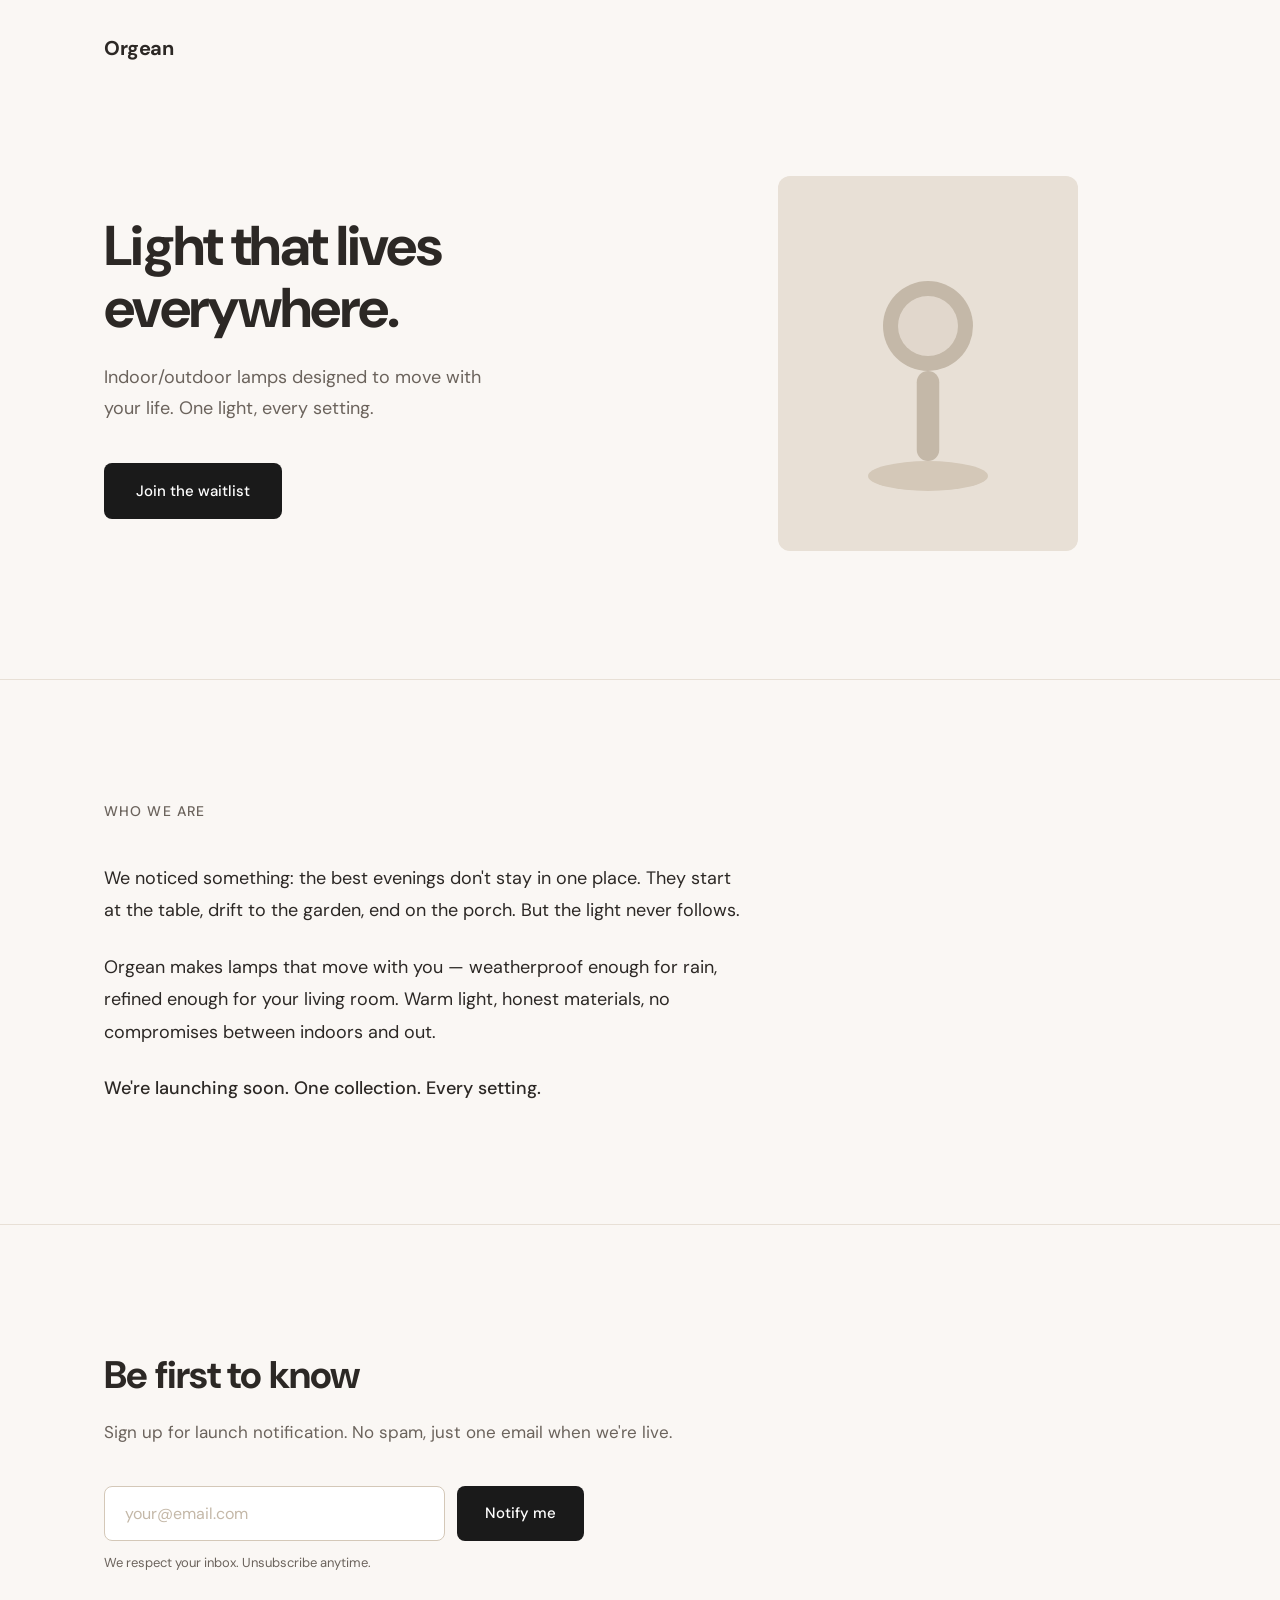
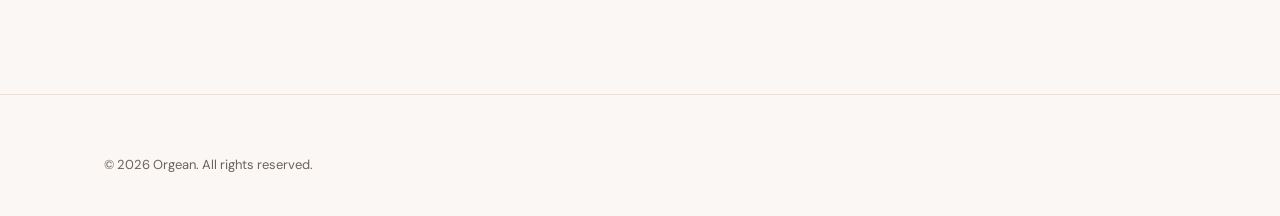
==== index.html @ eaf31905 "Initial Orgean landing page with waitlist capture - Hero section with tagline and placeholder imager" ====
<!DOCTYPE html>
<html lang="en">
<head>
    <meta charset="UTF-8">
    <meta name="viewport" content="width=device-width, initial-scale=1.0">
    <title>Orgean — Light that lives everywhere.</title>
    <meta name="description" content="Orgean crafts indoor/outdoor lamps designed to move with your life. Sign up for launch notification.">
    <link rel="preconnect" href="https://fonts.googleapis.com">
    <link rel="preconnect" href="https://fonts.gstatic.com" crossorigin>
    <link href="https://fonts.googleapis.com/css2?family=DM+Sans:ital,opsz,wght@0,9..40,300;0,9..40,400;0,9..40,500;0,9..40,700;1,9..40,300;1,9..40,400&display=swap" rel="stylesheet">
    <link rel="stylesheet" href="styles.css">
</head>
<body>
    <header class="header">
        <div class="container">
            <a href="/" class="logo">Orgean</a>
        </div>
    </header>

    <main>
        <section class="hero">
            <div class="container hero-inner">
                <div class="hero-content">
                    <h1 class="hero-tagline">Light that lives everywhere.</h1>
                    <p class="hero-sub">Indoor/outdoor lamps designed to move with your life. One light, every setting.</p>
                    <a href="#waitlist" class="hero-cta">Join the waitlist</a>
                </div>
                <div class="hero-image">
                    <div class="hero-placeholder">
                        <svg viewBox="0 0 400 500" fill="none" xmlns="http://www.w3.org/2000/svg">
                            <rect width="400" height="500" rx="12" fill="#E8E0D6"/>
                            <circle cx="200" cy="200" r="60" fill="#C4B8A8"/>
                            <rect x="185" y="260" width="30" height="120" rx="15" fill="#C4B8A8"/>
                            <ellipse cx="200" cy="400" rx="80" ry="20" fill="#D4C8B8"/>
                            <circle cx="200" cy="200" r="40" fill="#F5EDE4" opacity="0.6"/>
                        </svg>
                    </div>
                </div>
            </div>
        </section>

        <section class="story">
            <div class="container">
                <h2 class="story-heading">Who we are</h2>
                <div class="story-content">
                    <p>We noticed something: the best evenings don't stay in one place. They start at the table, drift to the garden, end on the porch. But the light never follows.</p>
                    <p>Orgean makes lamps that move with you — weatherproof enough for rain, refined enough for your living room. Warm light, honest materials, no compromises between indoors and out.</p>
                    <p>We're launching soon. One collection. Every setting.</p>
                </div>
            </div>
        </section>

        <section class="waitlist" id="waitlist">
            <div class="container">
                <h2 class="waitlist-heading">Be first to know</h2>
                <p class="waitlist-sub">Sign up for launch notification. No spam, just one email when we're live.</p>
                <form class="waitlist-form" id="waitlist-form" action="https://buttondown.com/api/emails/embed-subscribe/orgean" method="post" target="_blank">
                    <div class="form-group">
                        <input type="email" name="email" id="email-input" placeholder="your@email.com" required aria-label="Email address">
                        <button type="submit" id="submit-btn">Notify me</button>
                    </div>
                    <p class="form-note">We respect your inbox. Unsubscribe anytime.</p>
                    <p class="form-success" id="form-success" hidden>Thanks! We'll be in touch.</p>
                </form>
            </div>
        </section>
    </main>

    <footer class="footer">
        <div class="container">
            <p>&copy; 2026 Orgean. All rights reserved.</p>
        </div>
    </footer>

    <script src="main.js"></script>
</body>
</html>
---- styles.css ----
/* Reset & Base */
*, *::before, *::after {
    margin: 0;
    padding: 0;
    box-sizing: border-box;
}

:root {
    --color-bg: #FAF7F4;
    --color-text: #2C2825;
    --color-text-muted: #6B635C;
    --color-accent: #1A1A1A;
    --color-warm-1: #E8E0D6;
    --color-warm-2: #D4C8B8;
    --color-warm-3: #C4B8A8;
    --color-surface: #FFFFFF;
    --font-main: 'DM Sans', system-ui, -apple-system, sans-serif;
    --container-max: 1120px;
    --spacing-section: 120px;
}

html {
    scroll-behavior: smooth;
}

body {
    font-family: var(--font-main);
    background-color: var(--color-bg);
    color: var(--color-text);
    line-height: 1.6;
    font-size: 16px;
    -webkit-font-smoothing: antialiased;
}

.container {
    max-width: var(--container-max);
    margin: 0 auto;
    padding: 0 24px;
}

/* Header */
.header {
    padding: 32px 0;
}

.logo {
    font-size: 20px;
    font-weight: 700;
    text-decoration: none;
    color: var(--color-text);
    letter-spacing: -0.02em;
}

/* Hero */
.hero {
    padding: 80px 0 var(--spacing-section);
}

.hero-inner {
    display: grid;
    grid-template-columns: 1fr 1fr;
    gap: 80px;
    align-items: center;
}

.hero-tagline {
    font-size: clamp(2.5rem, 5vw, 3.5rem);
    font-weight: 700;
    line-height: 1.1;
    letter-spacing: -0.03em;
    margin-bottom: 24px;
}

.hero-sub {
    font-size: 1.125rem;
    color: var(--color-text-muted);
    max-width: 400px;
    margin-bottom: 40px;
    line-height: 1.7;
}

.hero-cta {
    display: inline-block;
    background: var(--color-accent);
    color: #fff;
    padding: 16px 32px;
    border-radius: 8px;
    text-decoration: none;
    font-size: 0.9375rem;
    font-weight: 500;
    transition: opacity 0.2s ease;
}

.hero-cta:hover {
    opacity: 0.85;
}

.hero-image {
    display: flex;
    justify-content: center;
}

.hero-placeholder svg {
    width: 100%;
    max-width: 360px;
    height: auto;
    border-radius: 12px;
}

/* Story */
.story {
    padding: var(--spacing-section) 0;
    border-top: 1px solid var(--color-warm-1);
}

.story-heading {
    font-size: 0.875rem;
    font-weight: 500;
    text-transform: uppercase;
    letter-spacing: 0.08em;
    color: var(--color-text-muted);
    margin-bottom: 40px;
}

.story-content {
    max-width: 640px;
}

.story-content p {
    font-size: 1.125rem;
    line-height: 1.8;
    color: var(--color-text);
    margin-bottom: 24px;
}

.story-content p:last-child {
    margin-bottom: 0;
    font-weight: 500;
}

/* Waitlist */
.waitlist {
    padding: var(--spacing-section) 0;
    border-top: 1px solid var(--color-warm-1);
}

.waitlist-heading {
    font-size: clamp(1.75rem, 3vw, 2.5rem);
    font-weight: 700;
    letter-spacing: -0.02em;
    margin-bottom: 12px;
}

.waitlist-sub {
    color: var(--color-text-muted);
    font-size: 1.0625rem;
    margin-bottom: 40px;
}

.waitlist-form {
    max-width: 480px;
}

.form-group {
    display: flex;
    gap: 12px;
}

.form-group input[type="email"] {
    flex: 1;
    padding: 16px 20px;
    border: 1px solid var(--color-warm-2);
    border-radius: 8px;
    font-family: var(--font-main);
    font-size: 1rem;
    background: var(--color-surface);
    color: var(--color-text);
    transition: border-color 0.2s ease;
}

.form-group input[type="email"]:focus {
    outline: none;
    border-color: var(--color-accent);
}

.form-group input[type="email"]::placeholder {
    color: var(--color-warm-3);
}

.form-group button {
    padding: 16px 28px;
    background: var(--color-accent);
    color: #fff;
    border: none;
    border-radius: 8px;
    font-family: var(--font-main);
    font-size: 0.9375rem;
    font-weight: 500;
    cursor: pointer;
    transition: opacity 0.2s ease;
    white-space: nowrap;
}

.form-group button:hover {
    opacity: 0.85;
}

.form-group button:disabled {
    opacity: 0.5;
    cursor: not-allowed;
}

.form-note {
    margin-top: 12px;
    font-size: 0.8125rem;
    color: var(--color-text-muted);
}

.form-success {
    margin-top: 16px;
    font-size: 0.9375rem;
    color: var(--color-text);
    font-weight: 500;
}

/* Footer */
.footer {
    padding: 60px 0 40px;
    border-top: 1px solid var(--color-warm-1);
}

.footer p {
    font-size: 0.8125rem;
    color: var(--color-text-muted);
}

/* Responsive */
@media (max-width: 768px) {
    :root {
        --spacing-section: 80px;
    }

    .hero {
        padding: 40px 0 var(--spacing-section);
    }

    .hero-inner {
        grid-template-columns: 1fr;
        gap: 48px;
    }

    .hero-image {
        order: -1;
    }

    .hero-placeholder svg {
        max-width: 280px;
    }

    .form-group {
        flex-direction: column;
    }

    .form-group button {
        width: 100%;
    }
}

@media (max-width: 480px) {
    .container {
        padding: 0 16px;
    }
}
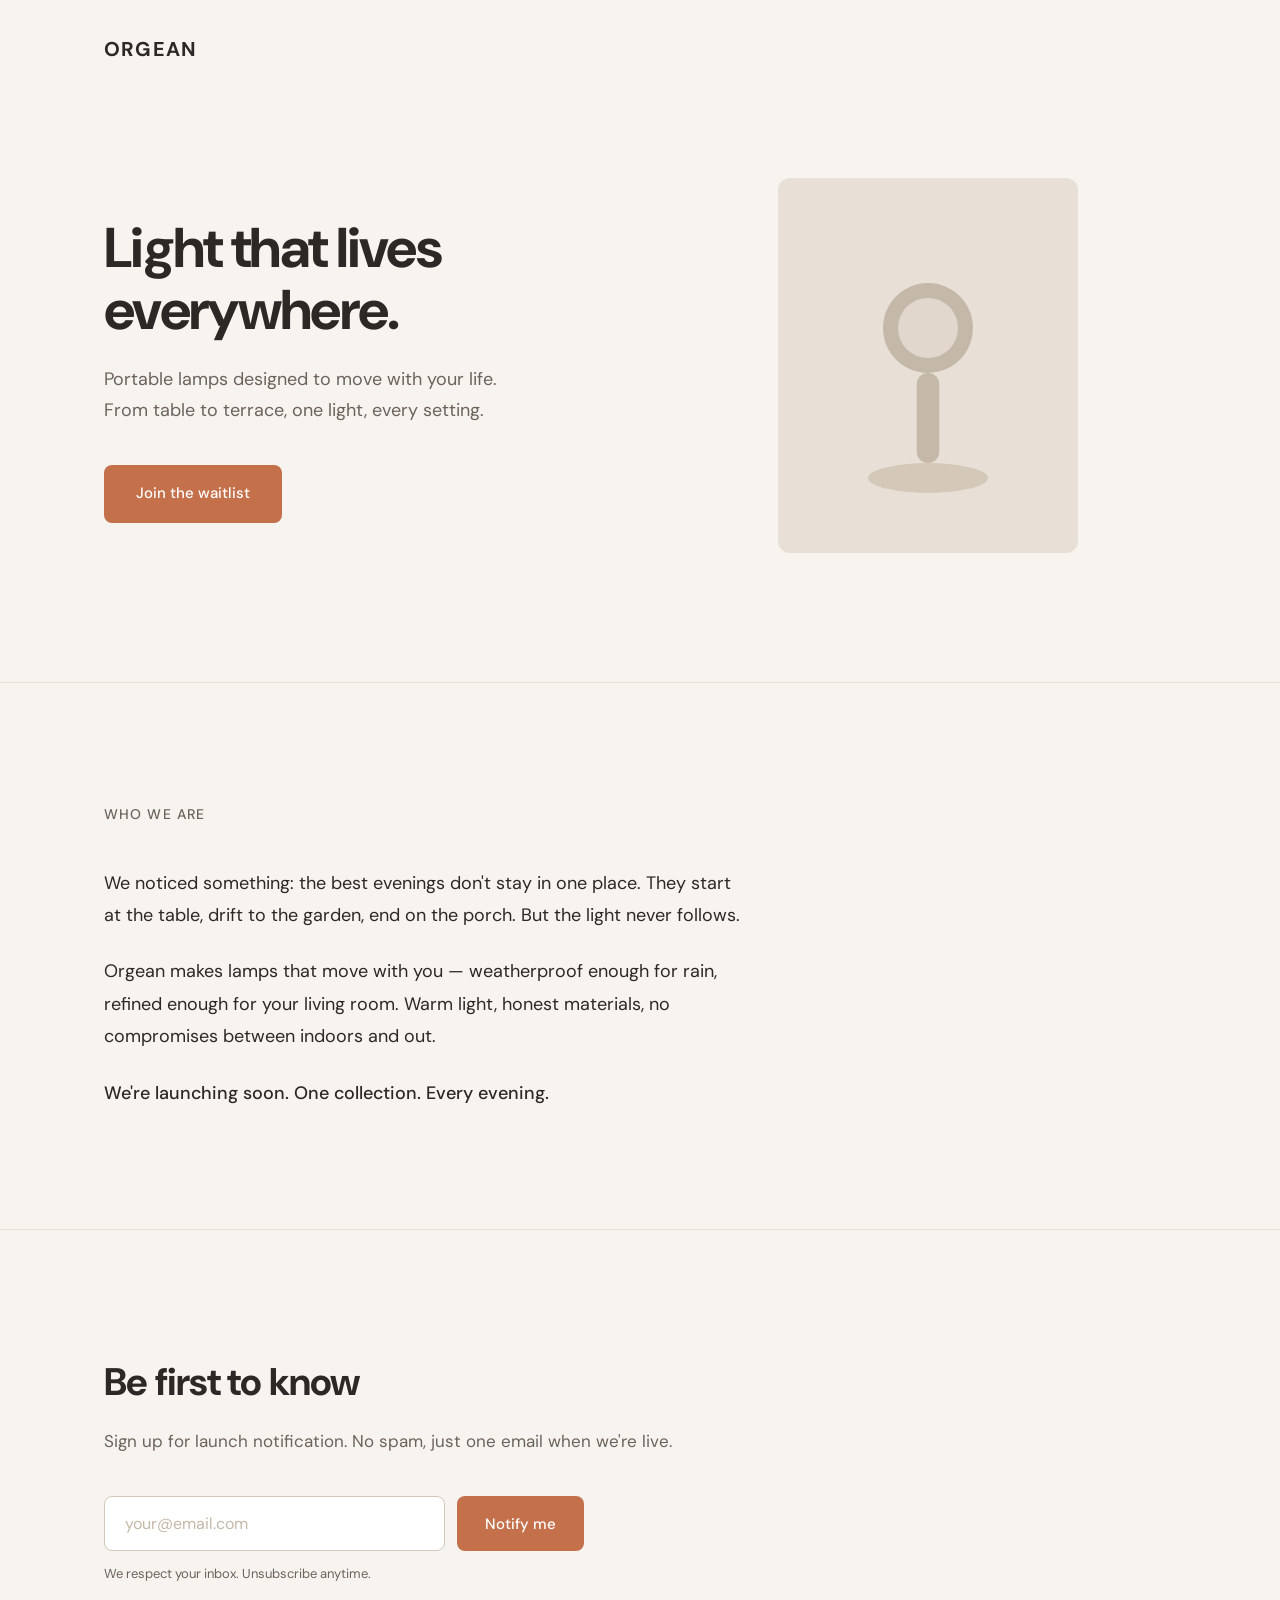
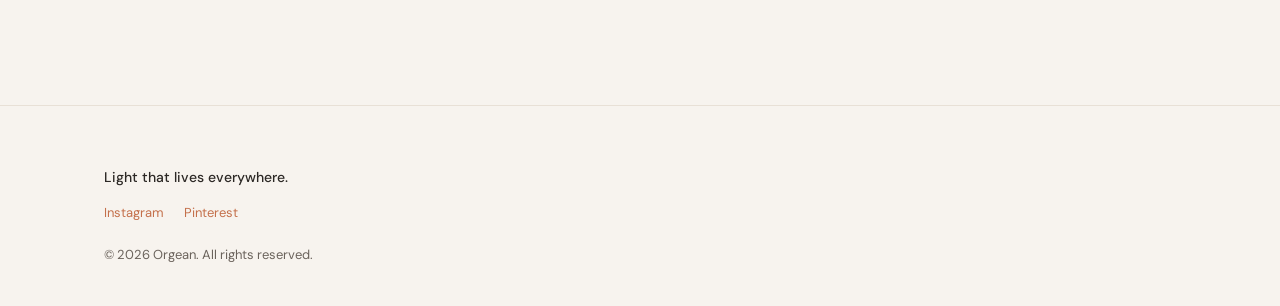
==== commit 4bf3c2e6: "Refine styling and copy - Warm terracotta accent color (#C4704B) - Updated footer with social links " ====
--- a/index.html
+++ b/index.html
@@ -4,7 +4,7 @@
     <meta charset="UTF-8">
     <meta name="viewport" content="width=device-width, initial-scale=1.0">
     <title>Orgean — Light that lives everywhere.</title>
-    <meta name="description" content="Orgean crafts indoor/outdoor lamps designed to move with your life. Sign up for launch notification.">
+    <meta name="description" content="Orgean crafts portable lamps designed to move with your life. From table to terrace. Sign up for launch notification.">
     <link rel="preconnect" href="https://fonts.googleapis.com">
     <link rel="preconnect" href="https://fonts.gstatic.com" crossorigin>
     <link href="https://fonts.googleapis.com/css2?family=DM+Sans:ital,opsz,wght@0,9..40,300;0,9..40,400;0,9..40,500;0,9..40,700;1,9..40,300;1,9..40,400&display=swap" rel="stylesheet">
@@ -22,7 +22,7 @@
             <div class="container hero-inner">
                 <div class="hero-content">
                     <h1 class="hero-tagline">Light that lives everywhere.</h1>
-                    <p class="hero-sub">Indoor/outdoor lamps designed to move with your life. One light, every setting.</p>
+                    <p class="hero-sub">Portable lamps designed to move with your life. From table to terrace, one light, every setting.</p>
                     <a href="#waitlist" class="hero-cta">Join the waitlist</a>
                 </div>
                 <div class="hero-image">
@@ -45,7 +45,7 @@
                 <div class="story-content">
                     <p>We noticed something: the best evenings don't stay in one place. They start at the table, drift to the garden, end on the porch. But the light never follows.</p>
                     <p>Orgean makes lamps that move with you — weatherproof enough for rain, refined enough for your living room. Warm light, honest materials, no compromises between indoors and out.</p>
-                    <p>We're launching soon. One collection. Every setting.</p>
+                    <p>We're launching soon. One collection. Every evening.</p>
                 </div>
             </div>
         </section>
@@ -67,8 +67,13 @@
     </main>
 
     <footer class="footer">
-        <div class="container">
-            <p>&copy; 2026 Orgean. All rights reserved.</p>
+        <div class="container footer-inner">
+            <p class="footer-tagline">Light that lives everywhere.</p>
+            <div class="footer-links">
+                <a href="#" aria-label="Instagram">Instagram</a>
+                <a href="#" aria-label="Pinterest">Pinterest</a>
+            </div>
+            <p class="footer-copy">&copy; 2026 Orgean. All rights reserved.</p>
         </div>
     </footer>
 
--- a/styles.css
+++ b/styles.css
@@ -6,10 +6,11 @@
 }
 
 :root {
-    --color-bg: #FAF7F4;
+    --color-bg: #F7F3EE;
     --color-text: #2C2825;
     --color-text-muted: #6B635C;
-    --color-accent: #1A1A1A;
+    --color-accent: #C4704B;
+    --color-accent-hover: #B0603F;
     --color-warm-1: #E8E0D6;
     --color-warm-2: #D4C8B8;
     --color-warm-3: #C4B8A8;
@@ -27,9 +28,17 @@
     font-family: var(--font-main);
     background-color: var(--color-bg);
     color: var(--color-text);
-    line-height: 1.6;
-    font-size: 16px;
+    line-height: 1.7;
+    font-size: 17px;
     -webkit-font-smoothing: antialiased;
+}
+
+a {
+    color: var(--color-accent);
+}
+
+a:hover {
+    color: var(--color-accent-hover);
 }
 
 .container {
@@ -48,7 +57,8 @@
     font-weight: 700;
     text-decoration: none;
     color: var(--color-text);
-    letter-spacing: -0.02em;
+    letter-spacing: 0.06em;
+    text-transform: uppercase;
 }
 
 /* Hero */
@@ -88,11 +98,12 @@
     text-decoration: none;
     font-size: 0.9375rem;
     font-weight: 500;
-    transition: opacity 0.2s ease;
+    transition: background 0.2s ease;
 }
 
 .hero-cta:hover {
-    opacity: 0.85;
+    background: var(--color-accent-hover);
+    color: #fff;
 }
 
 .hero-image {
@@ -197,12 +208,12 @@
     font-size: 0.9375rem;
     font-weight: 500;
     cursor: pointer;
-    transition: opacity 0.2s ease;
+    transition: background 0.2s ease;
     white-space: nowrap;
 }
 
 .form-group button:hover {
-    opacity: 0.85;
+    background: var(--color-accent-hover);
 }
 
 .form-group button:disabled {
@@ -229,9 +240,32 @@
     border-top: 1px solid var(--color-warm-1);
 }
 
-.footer p {
+.footer-inner {
+    display: flex;
+    flex-direction: column;
+    gap: 12px;
+}
+
+.footer-tagline {
+    font-size: 0.875rem;
+    font-weight: 500;
+    color: var(--color-text);
+}
+
+.footer-links {
+    display: flex;
+    gap: 20px;
+}
+
+.footer-links a {
     font-size: 0.8125rem;
-    color: var(--color-text-muted);
+    text-decoration: none;
+}
+
+.footer-copy {
+    font-size: 0.8125rem;
+    color: var(--color-text-muted);
+    margin-top: 8px;
 }
 
 /* Responsive */
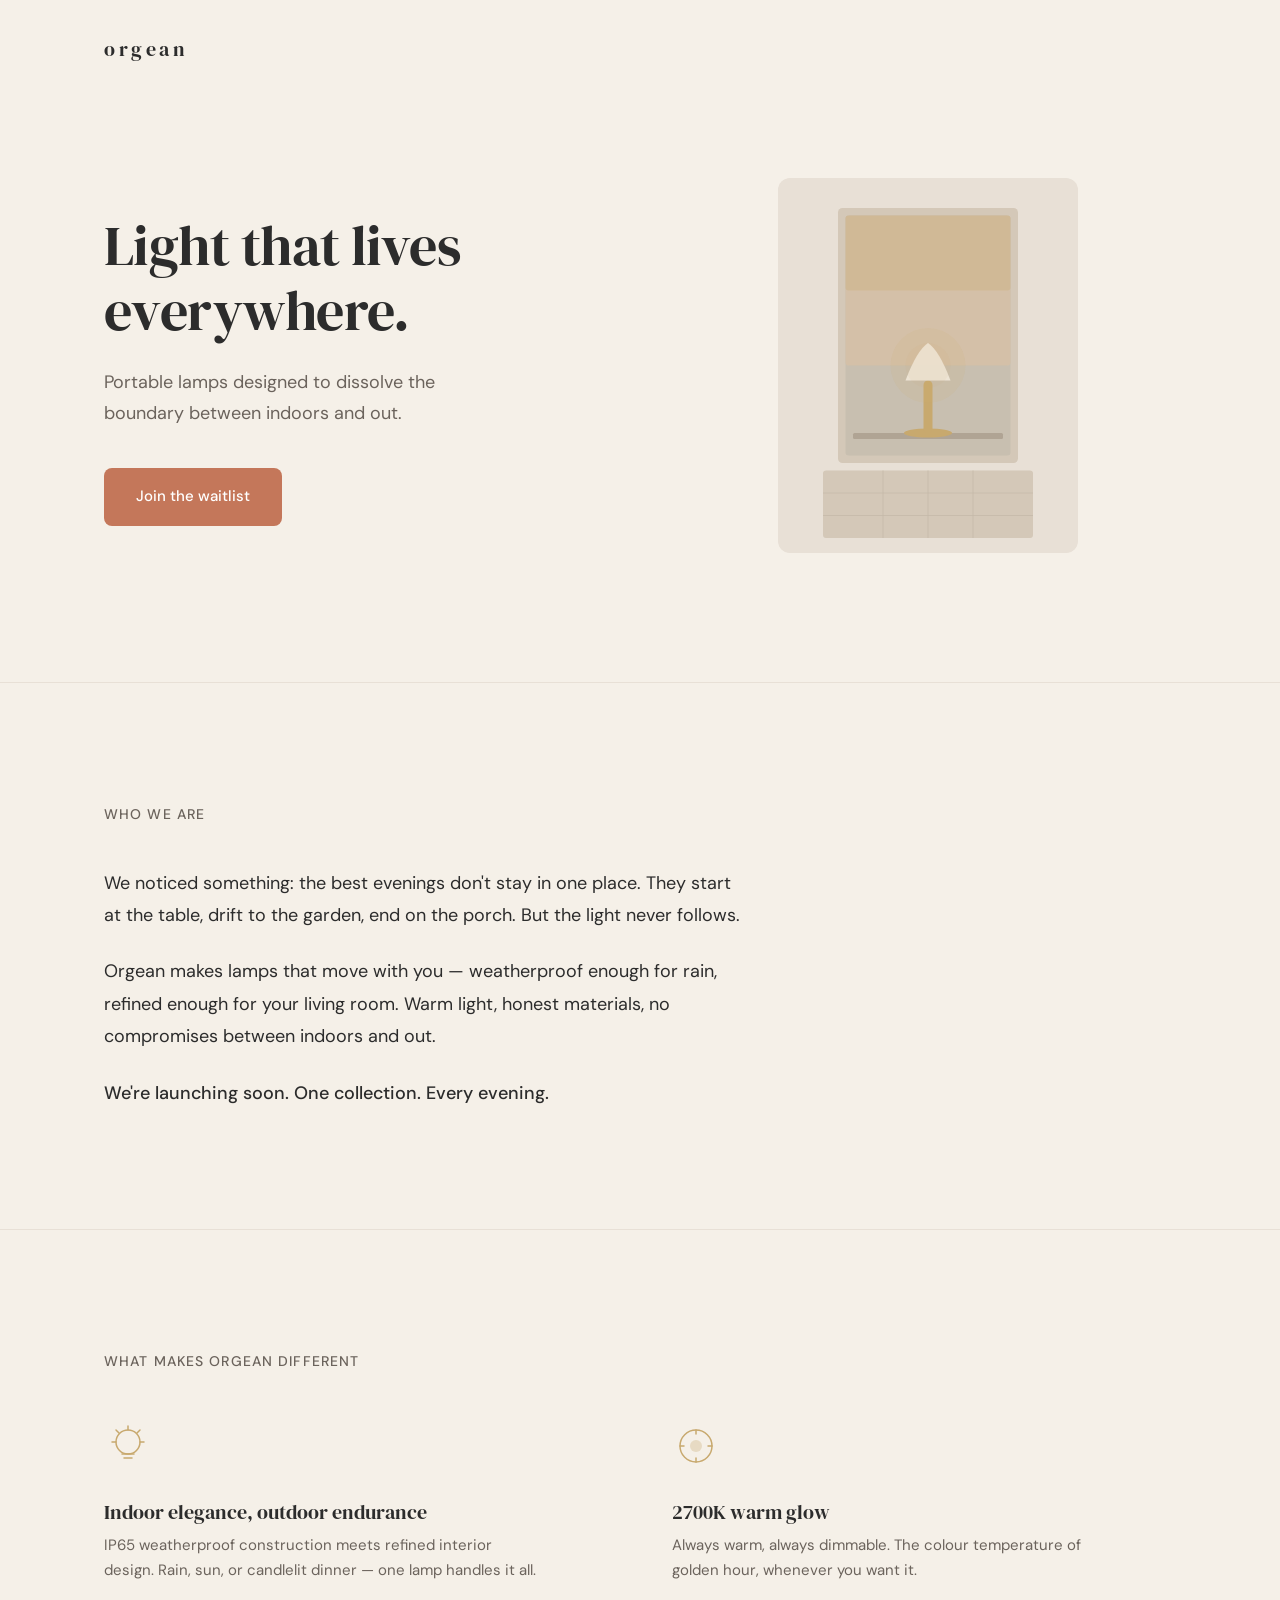
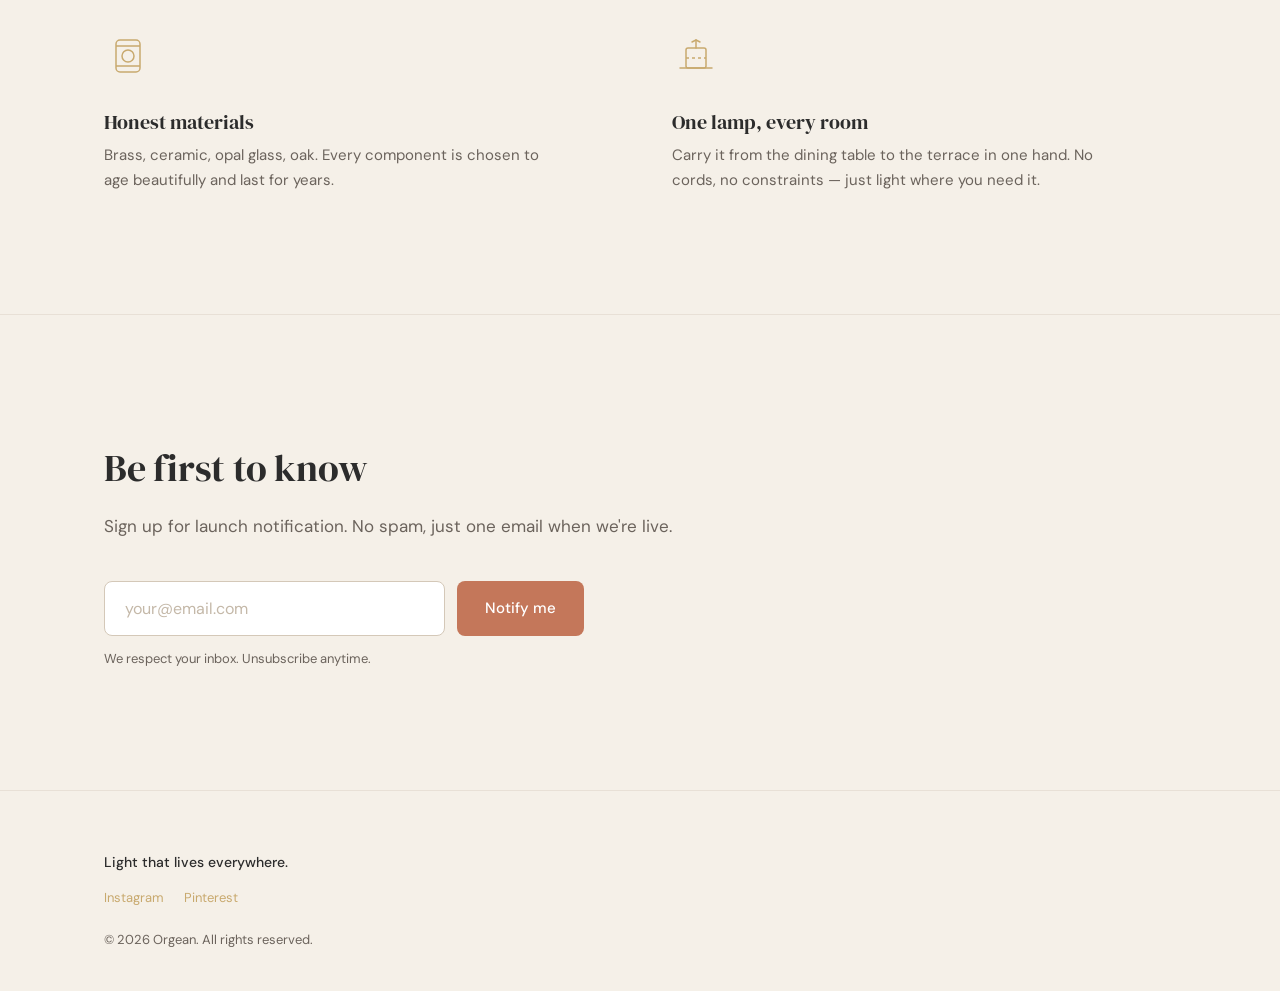
==== commit 7454676b: "Apply brand refresh and add features section - Update palette to Linen White, Charcoal, Terracotta C" ====
--- a/index.html
+++ b/index.html
@@ -7,13 +7,14 @@
     <meta name="description" content="Orgean crafts portable lamps designed to move with your life. From table to terrace. Sign up for launch notification.">
     <link rel="preconnect" href="https://fonts.googleapis.com">
     <link rel="preconnect" href="https://fonts.gstatic.com" crossorigin>
-    <link href="https://fonts.googleapis.com/css2?family=DM+Sans:ital,opsz,wght@0,9..40,300;0,9..40,400;0,9..40,500;0,9..40,700;1,9..40,300;1,9..40,400&display=swap" rel="stylesheet">
+    <link href="https://fonts.googleapis.com/css2?family=DM+Sans:ital,opsz,wght@0,9..40,300;0,9..40,400;0,9..40,500;0,9..40,700;1,9..40,300;1,9..40,400&family=DM+Serif+Display&display=swap" rel="stylesheet">
     <link rel="stylesheet" href="styles.css">
+    <script defer data-domain="orgean.com" src="https://plausible.io/js/script.js"></script>
 </head>
 <body>
     <header class="header">
         <div class="container">
-            <a href="/" class="logo">Orgean</a>
+            <a href="/" class="logo">orgean</a>
         </div>
     </header>
 
@@ -22,17 +23,38 @@
             <div class="container hero-inner">
                 <div class="hero-content">
                     <h1 class="hero-tagline">Light that lives everywhere.</h1>
-                    <p class="hero-sub">Portable lamps designed to move with your life. From table to terrace, one light, every setting.</p>
+                    <p class="hero-sub">Portable lamps designed to dissolve the boundary between indoors and out.</p>
                     <a href="#waitlist" class="hero-cta">Join the waitlist</a>
                 </div>
                 <div class="hero-image">
                     <div class="hero-placeholder">
                         <svg viewBox="0 0 400 500" fill="none" xmlns="http://www.w3.org/2000/svg">
+                            <!-- Background -->
                             <rect width="400" height="500" rx="12" fill="#E8E0D6"/>
-                            <circle cx="200" cy="200" r="60" fill="#C4B8A8"/>
-                            <rect x="185" y="260" width="30" height="120" rx="15" fill="#C4B8A8"/>
-                            <ellipse cx="200" cy="400" rx="80" ry="20" fill="#D4C8B8"/>
-                            <circle cx="200" cy="200" r="40" fill="#F5EDE4" opacity="0.6"/>
+                            <!-- Window / doorway suggesting indoor-outdoor threshold -->
+                            <rect x="80" y="40" width="240" height="340" rx="6" fill="#D4C8B8"/>
+                            <rect x="90" y="50" width="220" height="320" rx="4" fill="#C8BFB0"/>
+                            <!-- Dusk sky gradient through doorway -->
+                            <rect x="90" y="50" width="220" height="200" rx="4" fill="#D4C0A8"/>
+                            <rect x="90" y="50" width="220" height="100" rx="4" fill="#C8A96E" opacity="0.3"/>
+                            <!-- Table surface -->
+                            <rect x="100" y="340" width="200" height="8" rx="2" fill="#B0A494"/>
+                            <!-- Lamp base -->
+                            <ellipse cx="200" cy="340" rx="32" ry="6" fill="#C8A96E"/>
+                            <!-- Lamp stem -->
+                            <rect x="194" y="270" width="12" height="70" rx="6" fill="#C8A96E"/>
+                            <!-- Lamp shade -->
+                            <path d="M170 270 Q185 230 200 220 Q215 230 230 270 Z" fill="#F5F0E8" opacity="0.9"/>
+                            <!-- Warm glow -->
+                            <circle cx="200" cy="250" r="50" fill="#C8A96E" opacity="0.12"/>
+                            <circle cx="200" cy="250" r="30" fill="#C8A96E" opacity="0.08"/>
+                            <!-- Floor / terrace tiles -->
+                            <rect x="60" y="390" width="280" height="90" rx="4" fill="#D4C8B8"/>
+                            <line x1="60" y1="420" x2="340" y2="420" stroke="#C4B8A8" stroke-width="1"/>
+                            <line x1="60" y1="450" x2="340" y2="450" stroke="#C4B8A8" stroke-width="1"/>
+                            <line x1="140" y1="390" x2="140" y2="480" stroke="#C4B8A8" stroke-width="1"/>
+                            <line x1="200" y1="390" x2="200" y2="480" stroke="#C4B8A8" stroke-width="1"/>
+                            <line x1="260" y1="390" x2="260" y2="480" stroke="#C4B8A8" stroke-width="1"/>
                         </svg>
                     </div>
                 </div>
@@ -46,6 +68,53 @@
                     <p>We noticed something: the best evenings don't stay in one place. They start at the table, drift to the garden, end on the porch. But the light never follows.</p>
                     <p>Orgean makes lamps that move with you — weatherproof enough for rain, refined enough for your living room. Warm light, honest materials, no compromises between indoors and out.</p>
                     <p>We're launching soon. One collection. Every evening.</p>
+                </div>
+            </div>
+        </section>
+
+        <section class="features">
+            <div class="container">
+                <h2 class="features-heading">What makes Orgean different</h2>
+                <div class="features-grid">
+                    <div class="feature-card">
+                        <svg class="feature-icon" viewBox="0 0 48 48" fill="none" xmlns="http://www.w3.org/2000/svg">
+                            <circle cx="24" cy="20" r="12" stroke="currentColor" stroke-width="1.5"/>
+                            <path d="M18 32h12M20 36h8" stroke="currentColor" stroke-width="1.5" stroke-linecap="round"/>
+                            <path d="M24 8V4M36 20h4M8 20h4M33 11l3-3M15 11l-3-3" stroke="currentColor" stroke-width="1.5" stroke-linecap="round"/>
+                        </svg>
+                        <h3>Indoor elegance, outdoor endurance</h3>
+                        <p>IP65 weatherproof construction meets refined interior design. Rain, sun, or candlelit dinner — one lamp handles it all.</p>
+                    </div>
+                    <div class="feature-card">
+                        <svg class="feature-icon" viewBox="0 0 48 48" fill="none" xmlns="http://www.w3.org/2000/svg">
+                            <circle cx="24" cy="24" r="16" stroke="currentColor" stroke-width="1.5"/>
+                            <circle cx="24" cy="24" r="6" fill="currentColor" opacity="0.3"/>
+                            <path d="M24 8v4M24 36v4M8 24h4M36 24h4" stroke="currentColor" stroke-width="1.5" stroke-linecap="round"/>
+                        </svg>
+                        <h3>2700K warm glow</h3>
+                        <p>Always warm, always dimmable. The colour temperature of golden hour, whenever you want it.</p>
+                    </div>
+                    <div class="feature-card">
+                        <svg class="feature-icon" viewBox="0 0 48 48" fill="none" xmlns="http://www.w3.org/2000/svg">
+                            <rect x="12" y="8" width="24" height="32" rx="4" stroke="currentColor" stroke-width="1.5"/>
+                            <circle cx="24" cy="24" r="6" stroke="currentColor" stroke-width="1.5"/>
+                            <line x1="12" y1="14" x2="36" y2="14" stroke="currentColor" stroke-width="1.5"/>
+                            <line x1="12" y1="34" x2="36" y2="34" stroke="currentColor" stroke-width="1.5"/>
+                        </svg>
+                        <h3>Honest materials</h3>
+                        <p>Brass, ceramic, opal glass, oak. Every component is chosen to age beautifully and last for years.</p>
+                    </div>
+                    <div class="feature-card">
+                        <svg class="feature-icon" viewBox="0 0 48 48" fill="none" xmlns="http://www.w3.org/2000/svg">
+                            <path d="M8 36h32" stroke="currentColor" stroke-width="1.5" stroke-linecap="round"/>
+                            <rect x="14" y="16" width="20" height="20" rx="2" stroke="currentColor" stroke-width="1.5"/>
+                            <path d="M14 26h20" stroke="currentColor" stroke-width="1.5" stroke-dasharray="3 3"/>
+                            <path d="M24 8v8" stroke="currentColor" stroke-width="1.5" stroke-linecap="round"/>
+                            <path d="M20 10l4-2 4 2" stroke="currentColor" stroke-width="1.5" stroke-linecap="round" stroke-linejoin="round"/>
+                        </svg>
+                        <h3>One lamp, every room</h3>
+                        <p>Carry it from the dining table to the terrace in one hand. No cords, no constraints — just light where you need it.</p>
+                    </div>
                 </div>
             </div>
         </section>
--- a/styles.css
+++ b/styles.css
@@ -6,16 +6,18 @@
 }
 
 :root {
-    --color-bg: #F7F3EE;
-    --color-text: #2C2825;
+    --color-bg: #F5F0E8;
+    --color-text: #2C2C2C;
     --color-text-muted: #6B635C;
-    --color-accent: #C4704B;
-    --color-accent-hover: #B0603F;
+    --color-accent: #C4775A;
+    --color-accent-hover: #B06548;
+    --color-brass: #C8A96E;
     --color-warm-1: #E8E0D6;
     --color-warm-2: #D4C8B8;
     --color-warm-3: #C4B8A8;
     --color-surface: #FFFFFF;
     --font-main: 'DM Sans', system-ui, -apple-system, sans-serif;
+    --font-heading: 'DM Serif Display', Georgia, serif;
     --container-max: 1120px;
     --spacing-section: 120px;
 }
@@ -54,11 +56,12 @@
 
 .logo {
     font-size: 20px;
-    font-weight: 700;
+    font-weight: 400;
     text-decoration: none;
     color: var(--color-text);
-    letter-spacing: 0.06em;
-    text-transform: uppercase;
+    letter-spacing: 0.18em;
+    text-transform: lowercase;
+    font-family: var(--font-heading);
 }
 
 /* Hero */
@@ -74,10 +77,11 @@
 }
 
 .hero-tagline {
+    font-family: var(--font-heading);
     font-size: clamp(2.5rem, 5vw, 3.5rem);
-    font-weight: 700;
-    line-height: 1.1;
-    letter-spacing: -0.03em;
+    font-weight: 400;
+    line-height: 1.15;
+    letter-spacing: -0.01em;
     margin-bottom: 24px;
 }
 
@@ -149,6 +153,52 @@
     font-weight: 500;
 }
 
+/* Features */
+.features {
+    padding: var(--spacing-section) 0;
+    border-top: 1px solid var(--color-warm-1);
+}
+
+.features-heading {
+    font-size: 0.875rem;
+    font-weight: 500;
+    text-transform: uppercase;
+    letter-spacing: 0.08em;
+    color: var(--color-text-muted);
+    margin-bottom: 48px;
+}
+
+.features-grid {
+    display: grid;
+    grid-template-columns: repeat(2, 1fr);
+    gap: 48px 64px;
+}
+
+.feature-card {
+    max-width: 440px;
+}
+
+.feature-icon {
+    width: 48px;
+    height: 48px;
+    margin-bottom: 20px;
+    color: var(--color-brass);
+}
+
+.feature-card h3 {
+    font-family: var(--font-heading);
+    font-size: 1.25rem;
+    font-weight: 400;
+    margin-bottom: 8px;
+    line-height: 1.3;
+}
+
+.feature-card p {
+    font-size: 0.9375rem;
+    color: var(--color-text-muted);
+    line-height: 1.7;
+}
+
 /* Waitlist */
 .waitlist {
     padding: var(--spacing-section) 0;
@@ -156,9 +206,10 @@
 }
 
 .waitlist-heading {
+    font-family: var(--font-heading);
     font-size: clamp(1.75rem, 3vw, 2.5rem);
-    font-weight: 700;
-    letter-spacing: -0.02em;
+    font-weight: 400;
+    letter-spacing: -0.01em;
     margin-bottom: 12px;
 }
 
@@ -260,6 +311,11 @@
 .footer-links a {
     font-size: 0.8125rem;
     text-decoration: none;
+    color: var(--color-brass);
+}
+
+.footer-links a:hover {
+    color: var(--color-accent);
 }
 
 .footer-copy {
@@ -291,6 +347,11 @@
         max-width: 280px;
     }
 
+    .features-grid {
+        grid-template-columns: 1fr;
+        gap: 40px;
+    }
+
     .form-group {
         flex-direction: column;
     }
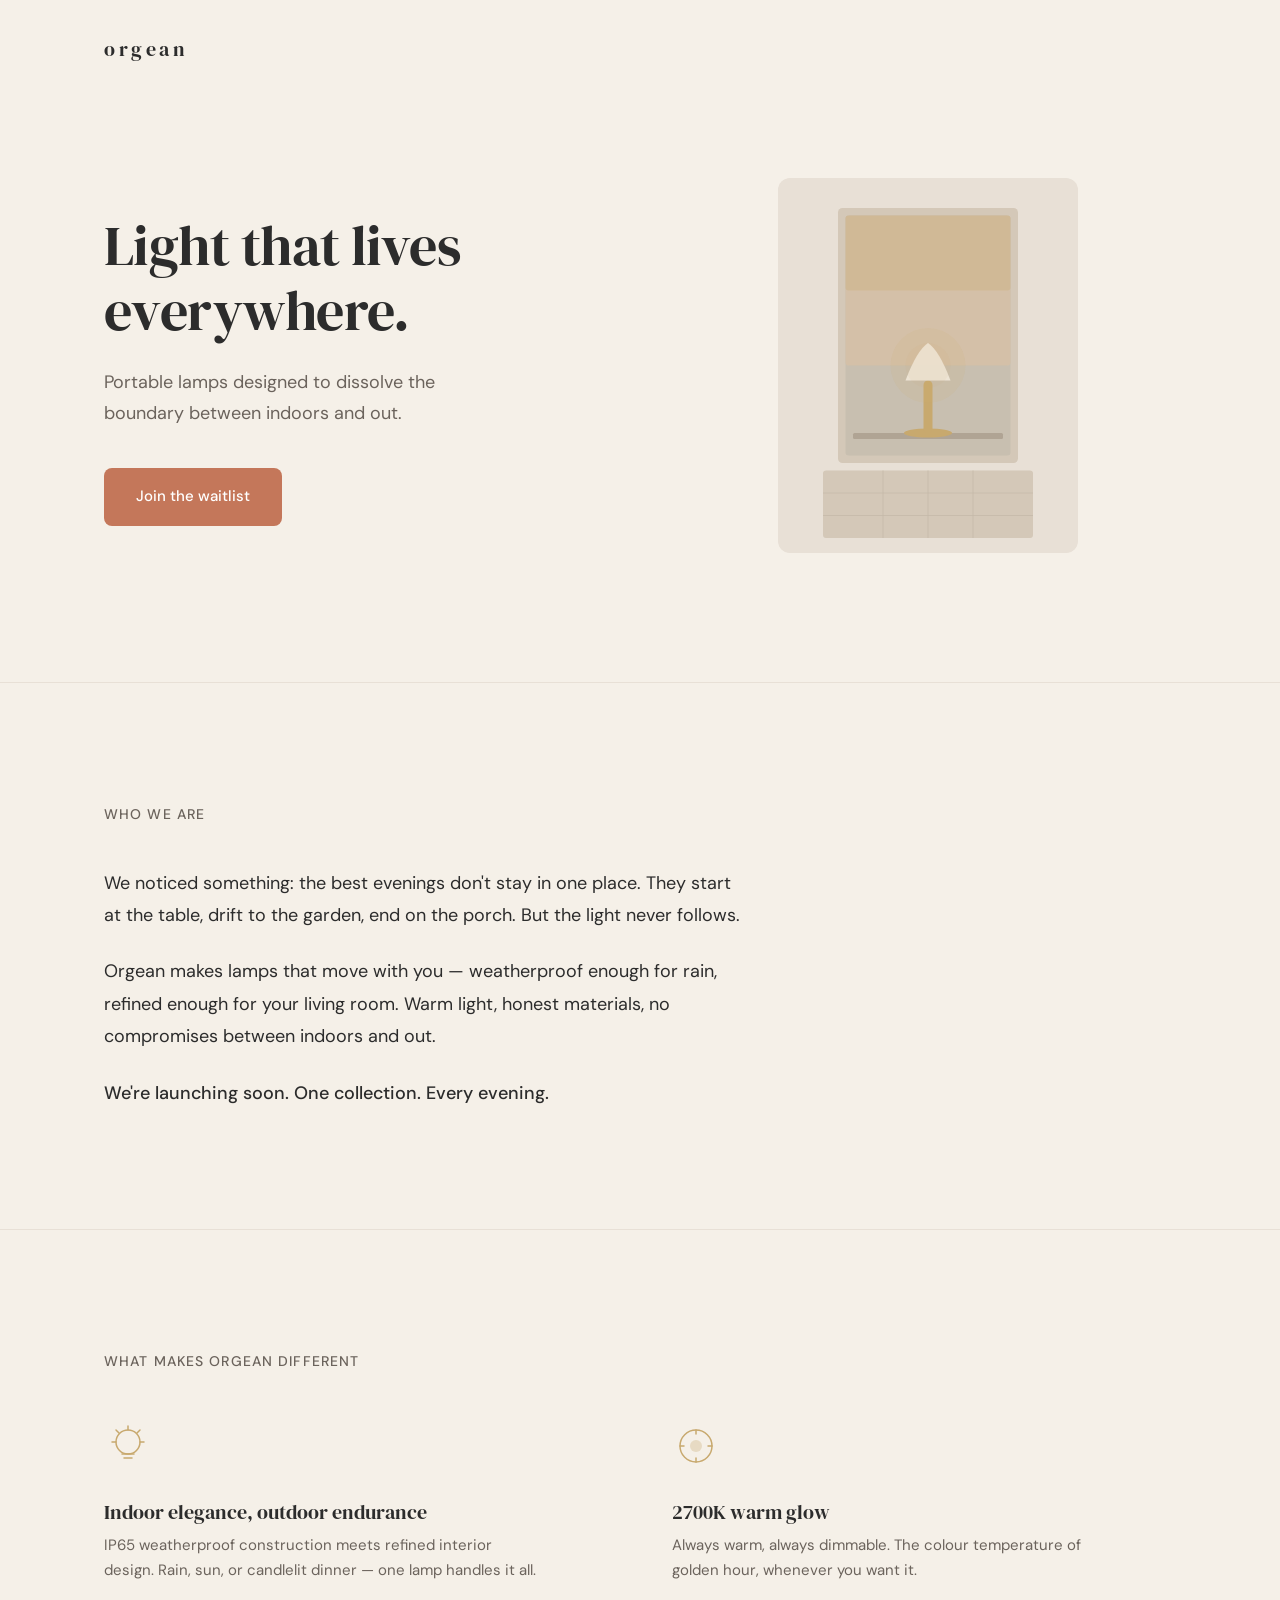
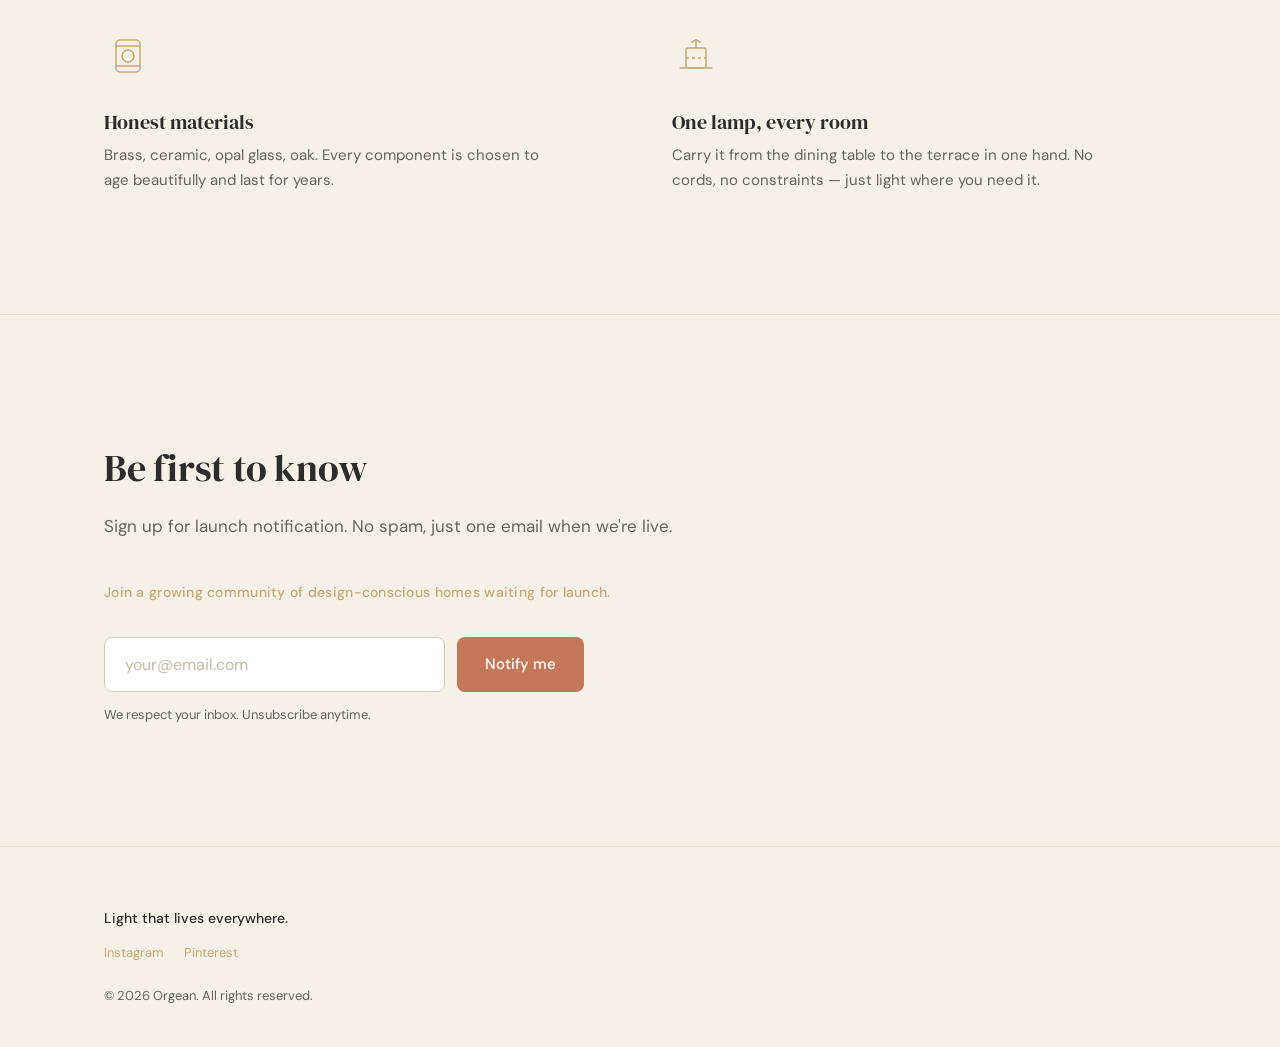
==== commit ef47bd0e: "Add analytics tracking and social proof to landing page - Upgrade Plausible script to tagged-events " ====
--- a/index.html
+++ b/index.html
@@ -9,7 +9,8 @@
     <link rel="preconnect" href="https://fonts.gstatic.com" crossorigin>
     <link href="https://fonts.googleapis.com/css2?family=DM+Sans:ital,opsz,wght@0,9..40,300;0,9..40,400;0,9..40,500;0,9..40,700;1,9..40,300;1,9..40,400&family=DM+Serif+Display&display=swap" rel="stylesheet">
     <link rel="stylesheet" href="styles.css">
-    <script defer data-domain="orgean.com" src="https://plausible.io/js/script.js"></script>
+    <script defer data-domain="orgean.com" src="https://plausible.io/js/script.tagged-events.js"></script>
+    <script>window.plausible = window.plausible || function() { (window.plausible.q = window.plausible.q || []).push(arguments) }</script>
 </head>
 <body>
     <header class="header">
@@ -24,7 +25,7 @@
                 <div class="hero-content">
                     <h1 class="hero-tagline">Light that lives everywhere.</h1>
                     <p class="hero-sub">Portable lamps designed to dissolve the boundary between indoors and out.</p>
-                    <a href="#waitlist" class="hero-cta">Join the waitlist</a>
+                    <a href="#waitlist" class="hero-cta plausible-event-name=CTA+Click">Join the waitlist</a>
                 </div>
                 <div class="hero-image">
                     <div class="hero-placeholder">
@@ -123,6 +124,7 @@
             <div class="container">
                 <h2 class="waitlist-heading">Be first to know</h2>
                 <p class="waitlist-sub">Sign up for launch notification. No spam, just one email when we're live.</p>
+                <p class="social-proof">Join a growing community of design-conscious homes waiting for launch.</p>
                 <form class="waitlist-form" id="waitlist-form" action="https://buttondown.com/api/emails/embed-subscribe/orgean" method="post" target="_blank">
                     <div class="form-group">
                         <input type="email" name="email" id="email-input" placeholder="your@email.com" required aria-label="Email address">
--- a/styles.css
+++ b/styles.css
@@ -219,6 +219,14 @@
     margin-bottom: 40px;
 }
 
+.social-proof {
+    font-size: 0.875rem;
+    color: var(--color-brass);
+    font-weight: 500;
+    margin-bottom: 32px;
+    letter-spacing: 0.02em;
+}
+
 .waitlist-form {
     max-width: 480px;
 }
